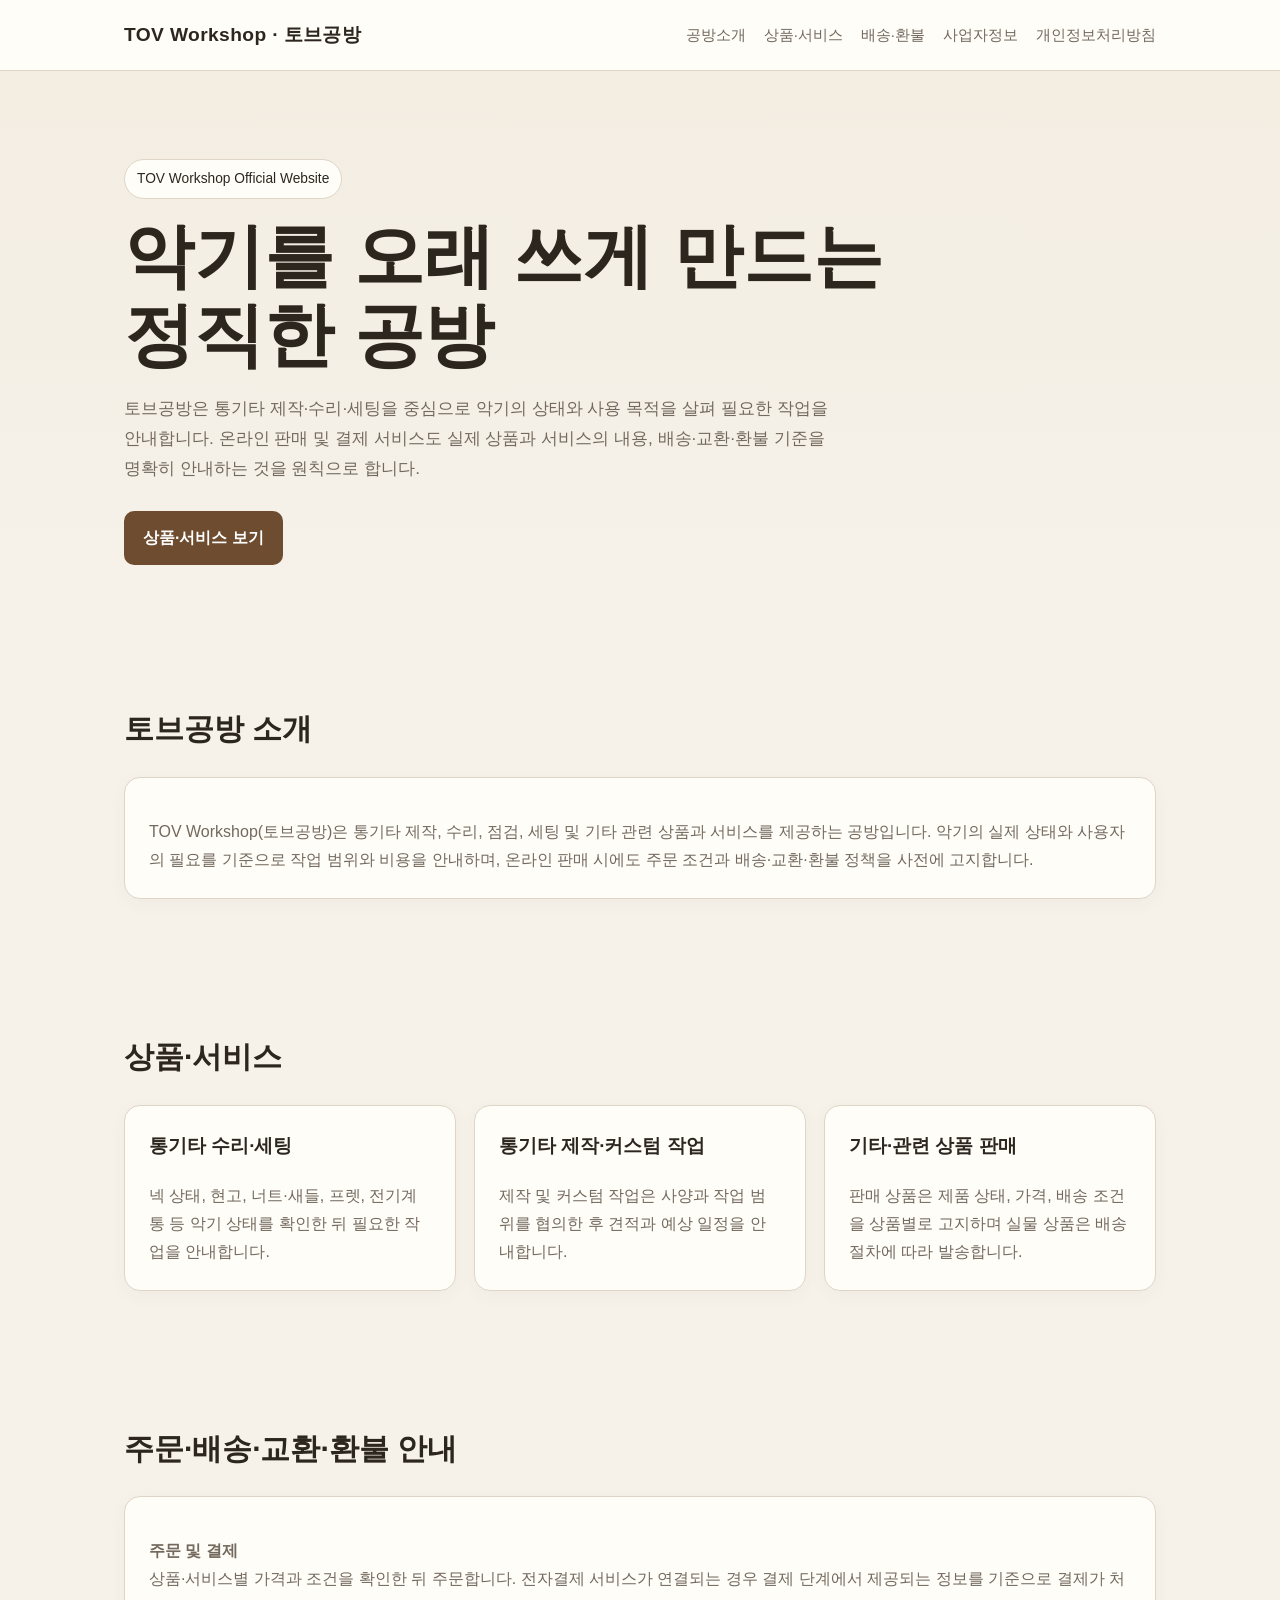
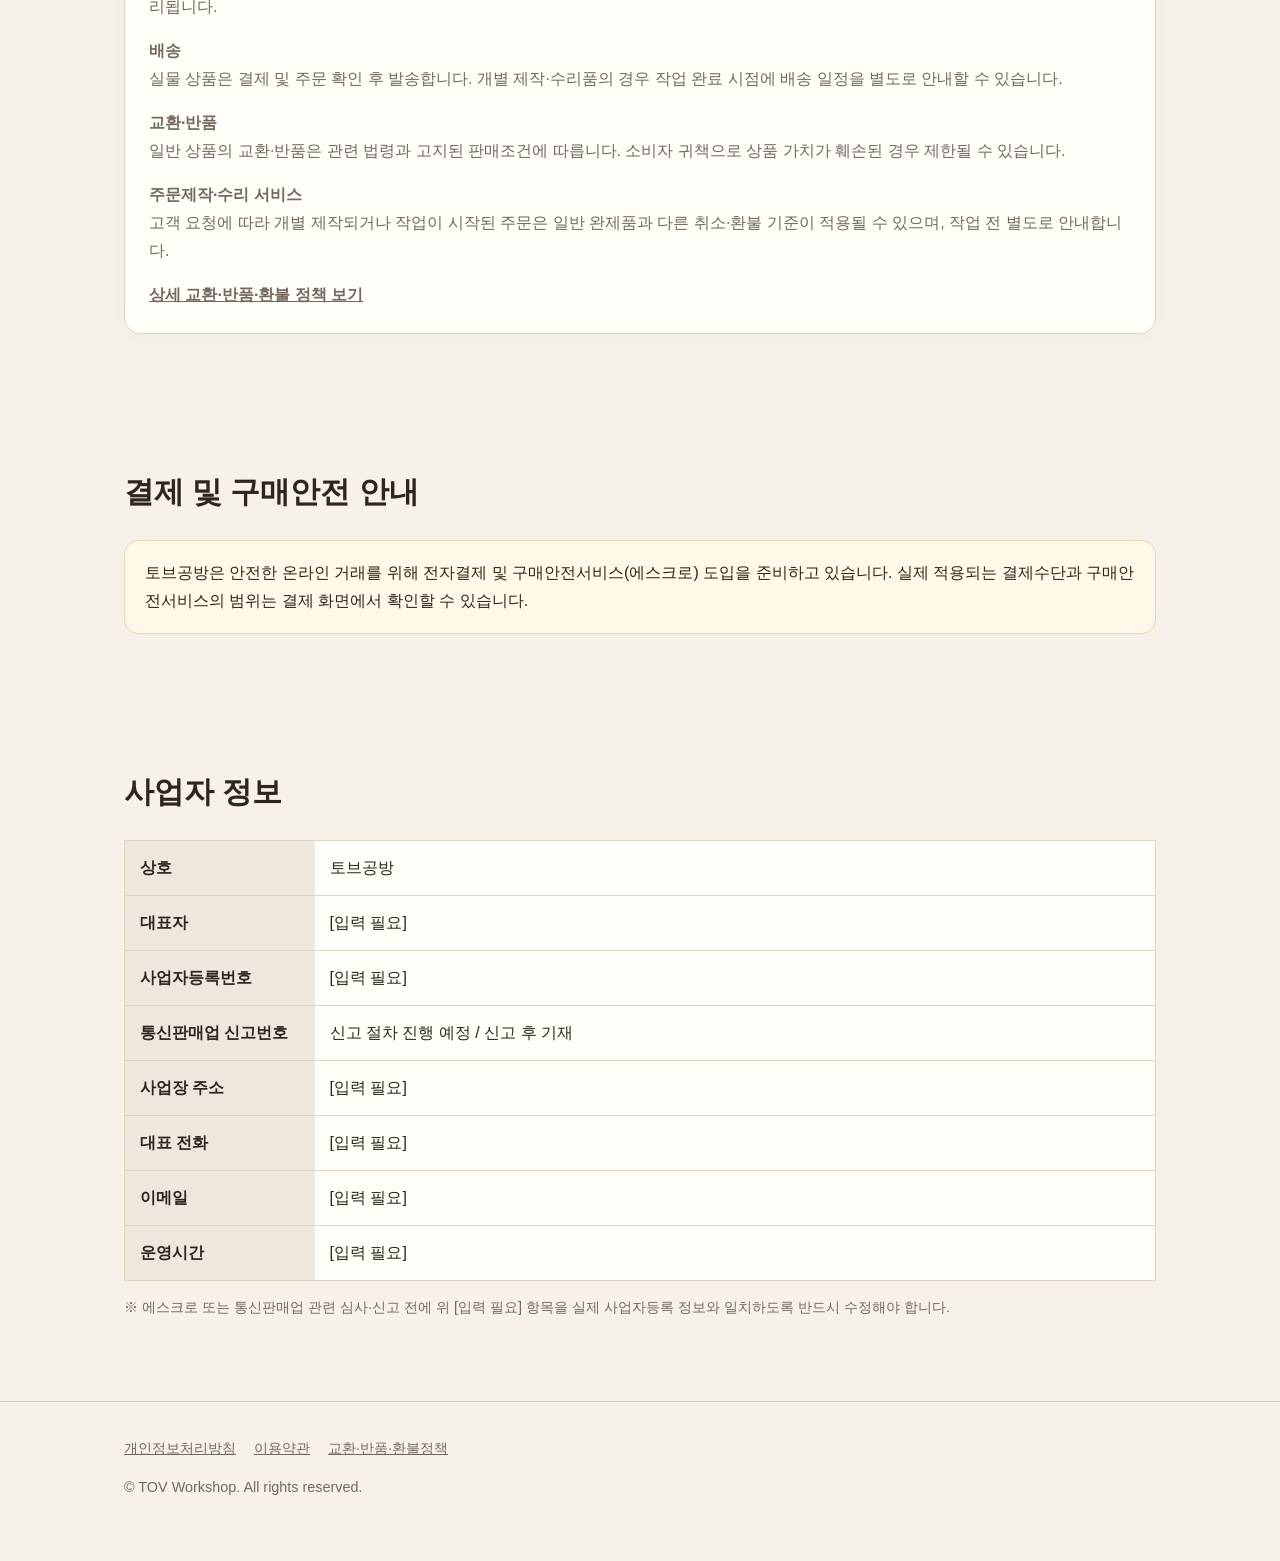
==== index.html @ eef79c9e "Add files via upload" ====
<!doctype html>
<html lang="ko">
<head>
<meta charset="utf-8">
<meta name="viewport" content="width=device-width,initial-scale=1">
<title>TOV Workshop | 토브공방</title>
<meta name="description" content="토브공방 공식 홈페이지. 통기타 제작, 수리, 세팅 및 관련 상품·서비스 안내.">
<link rel="stylesheet" href="style.css">
</head>
<body>
<header>
  <div class="wrap nav">
    <div class="brand">TOV Workshop · 토브공방</div>
    <nav class="navlinks">
      <a href="#about">공방소개</a>
      <a href="#service">상품·서비스</a>
      <a href="#guide">배송·환불</a>
      <a href="#business">사업자정보</a>
      <a href="privacy.html">개인정보처리방침</a>
    </nav>
  </div>
</header>

<main>
<section class="hero">
  <div class="wrap">
    <span class="badge">TOV Workshop Official Website</span>
    <h1>악기를 오래 쓰게 만드는<br>정직한 공방</h1>
    <p>
      토브공방은 통기타 제작·수리·세팅을 중심으로 악기의 상태와 사용 목적을 살펴
      필요한 작업을 안내합니다. 온라인 판매 및 결제 서비스도 실제 상품과 서비스의
      내용, 배송·교환·환불 기준을 명확히 안내하는 것을 원칙으로 합니다.
    </p>
    <a class="cta" href="#service">상품·서비스 보기</a>
  </div>
</section>

<section id="about">
  <div class="wrap">
    <h2>토브공방 소개</h2>
    <div class="card">
      <p>
        TOV Workshop(토브공방)은 통기타 제작, 수리, 점검, 세팅 및 기타 관련 상품과
        서비스를 제공하는 공방입니다. 악기의 실제 상태와 사용자의 필요를 기준으로
        작업 범위와 비용을 안내하며, 온라인 판매 시에도 주문 조건과 배송·교환·환불
        정책을 사전에 고지합니다.
      </p>
    </div>
  </div>
</section>

<section id="service">
  <div class="wrap">
    <h2>상품·서비스</h2>
    <div class="grid">
      <article class="card">
        <h3>통기타 수리·세팅</h3>
        <p>넥 상태, 현고, 너트·새들, 프렛, 전기계통 등 악기 상태를 확인한 뒤 필요한 작업을 안내합니다.</p>
      </article>
      <article class="card">
        <h3>통기타 제작·커스텀 작업</h3>
        <p>제작 및 커스텀 작업은 사양과 작업 범위를 협의한 후 견적과 예상 일정을 안내합니다.</p>
      </article>
      <article class="card">
        <h3>기타·관련 상품 판매</h3>
        <p>판매 상품은 제품 상태, 가격, 배송 조건을 상품별로 고지하며 실물 상품은 배송 절차에 따라 발송합니다.</p>
      </article>
    </div>
  </div>
</section>

<section id="guide">
  <div class="wrap">
    <h2>주문·배송·교환·환불 안내</h2>
    <div class="card">
      <p><strong>주문 및 결제</strong><br>
      상품·서비스별 가격과 조건을 확인한 뒤 주문합니다. 전자결제 서비스가 연결되는 경우 결제 단계에서 제공되는 정보를 기준으로 결제가 처리됩니다.</p>
      <p><strong>배송</strong><br>
      실물 상품은 결제 및 주문 확인 후 발송합니다. 개별 제작·수리품의 경우 작업 완료 시점에 배송 일정을 별도로 안내할 수 있습니다.</p>
      <p><strong>교환·반품</strong><br>
      일반 상품의 교환·반품은 관련 법령과 고지된 판매조건에 따릅니다. 소비자 귀책으로 상품 가치가 훼손된 경우 제한될 수 있습니다.</p>
      <p><strong>주문제작·수리 서비스</strong><br>
      고객 요청에 따라 개별 제작되거나 작업이 시작된 주문은 일반 완제품과 다른 취소·환불 기준이 적용될 수 있으며, 작업 전 별도로 안내합니다.</p>
      <p><a href="refund.html"><strong>상세 교환·반품·환불 정책 보기</strong></a></p>
    </div>
  </div>
</section>

<section id="escrow">
  <div class="wrap">
    <h2>결제 및 구매안전 안내</h2>
    <div class="notice">
      토브공방은 안전한 온라인 거래를 위해 전자결제 및 구매안전서비스(에스크로) 도입을 준비하고 있습니다.
      실제 적용되는 결제수단과 구매안전서비스의 범위는 결제 화면에서 확인할 수 있습니다.
    </div>
  </div>
</section>

<section id="business">
  <div class="wrap">
    <h2>사업자 정보</h2>
    <table class="info">
      <tr><th>상호</th><td>토브공방</td></tr>
      <tr><th>대표자</th><td>[입력 필요]</td></tr>
      <tr><th>사업자등록번호</th><td>[입력 필요]</td></tr>
      <tr><th>통신판매업 신고번호</th><td>신고 절차 진행 예정 / 신고 후 기재</td></tr>
      <tr><th>사업장 주소</th><td>[입력 필요]</td></tr>
      <tr><th>대표 전화</th><td>[입력 필요]</td></tr>
      <tr><th>이메일</th><td>[입력 필요]</td></tr>
      <tr><th>운영시간</th><td>[입력 필요]</td></tr>
    </table>
    <p class="small">※ 에스크로 또는 통신판매업 관련 심사·신고 전에 위 [입력 필요] 항목을 실제 사업자등록 정보와 일치하도록 반드시 수정해야 합니다.</p>
  </div>
</section>
</main>

<footer>
  <div class="wrap">
    <div>
      <a href="privacy.html">개인정보처리방침</a>
      <a href="terms.html">이용약관</a>
      <a href="refund.html">교환·반품·환불정책</a>
    </div>
    <p>© TOV Workshop. All rights reserved.</p>
  </div>
</footer>
</body>
</html>
---- style.css ----
:root{
  --bg:#f6f2ea;
  --paper:#fffdf8;
  --ink:#2c261f;
  --muted:#73695e;
  --accent:#6d4c2f;
  --line:#ded5c7;
  --soft:#eee7dc;
}
*{box-sizing:border-box}
html{scroll-behavior:smooth}
body{
  margin:0;
  font-family:"Noto Sans KR","Apple SD Gothic Neo","Malgun Gothic",sans-serif;
  background:var(--bg);
  color:var(--ink);
  line-height:1.75;
}
a{color:inherit}
.wrap{max-width:1080px;margin:0 auto;padding:0 24px}
header{
  position:sticky;top:0;z-index:10;
  background:rgba(255,253,248,.96);
  border-bottom:1px solid var(--line);
  backdrop-filter:blur(8px);
}
.nav{display:flex;align-items:center;justify-content:space-between;min-height:70px;gap:20px}
.brand{font-weight:800;font-size:1.2rem;letter-spacing:.02em}
.navlinks{display:flex;gap:18px;flex-wrap:wrap;font-size:.94rem}
.navlinks a{text-decoration:none;color:var(--muted)}
.hero{
  padding:88px 0 72px;
  background:linear-gradient(180deg,#f3ede2 0%,#f6f2ea 100%);
}
.hero h1{font-size:clamp(2.1rem,6vw,4.4rem);line-height:1.12;margin:0 0 18px}
.hero p{max-width:720px;font-size:1.08rem;color:var(--muted);margin:0 0 28px}
.badge{
  display:inline-block;padding:7px 12px;border:1px solid var(--line);
  background:var(--paper);border-radius:999px;font-size:.86rem;margin-bottom:18px
}
.cta{
  display:inline-block;background:var(--accent);color:#fff;text-decoration:none;
  padding:13px 19px;border-radius:10px;font-weight:700
}
section{padding:66px 0}
h2{font-size:1.85rem;margin:0 0 22px}
h3{margin-top:0}
.grid{display:grid;grid-template-columns:repeat(3,1fr);gap:18px}
.card{
  background:var(--paper);border:1px solid var(--line);border-radius:16px;padding:24px;
  box-shadow:0 4px 18px rgba(70,55,35,.04)
}
.card p{margin-bottom:0;color:var(--muted)}
.notice{background:#fff7e8;border:1px solid #ead6b4;border-radius:14px;padding:18px 20px}
.info{width:100%;border-collapse:collapse;background:var(--paper);border:1px solid var(--line)}
.info th,.info td{padding:13px 15px;border-bottom:1px solid var(--line);text-align:left;vertical-align:top}
.info th{width:190px;background:var(--soft)}
footer{border-top:1px solid var(--line);padding:34px 0 46px;color:var(--muted);font-size:.9rem}
footer a{margin-right:14px}
.policy{max-width:860px;margin:0 auto;padding:56px 24px}
.policy h1{line-height:1.25}
.policy h2{font-size:1.35rem;margin-top:36px}
.policy ul{padding-left:20px}
.small{font-size:.9rem;color:var(--muted)}
@media (max-width:780px){
  .grid{grid-template-columns:1fr}
  .nav{align-items:flex-start;flex-direction:column;padding:16px 0}
  .navlinks{gap:12px}
  .hero{padding-top:54px}
  .info th{width:130px}
}
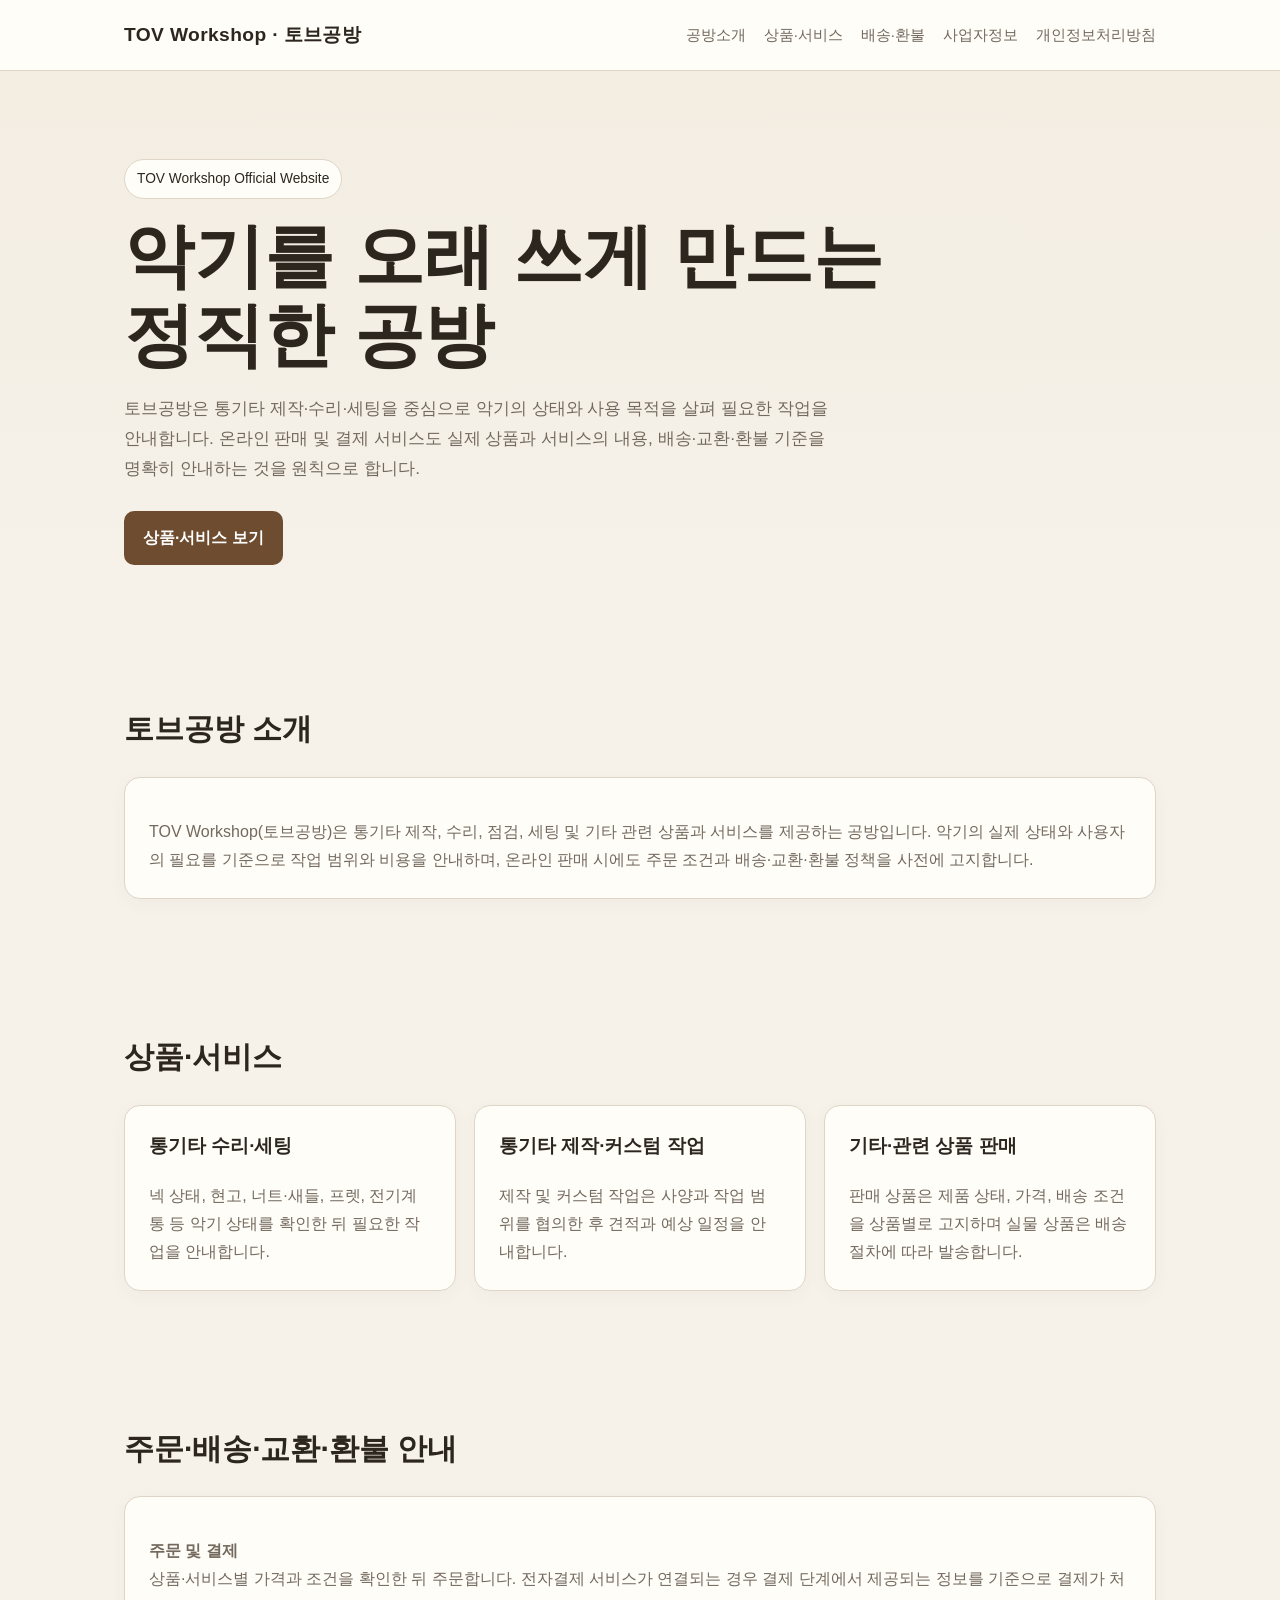
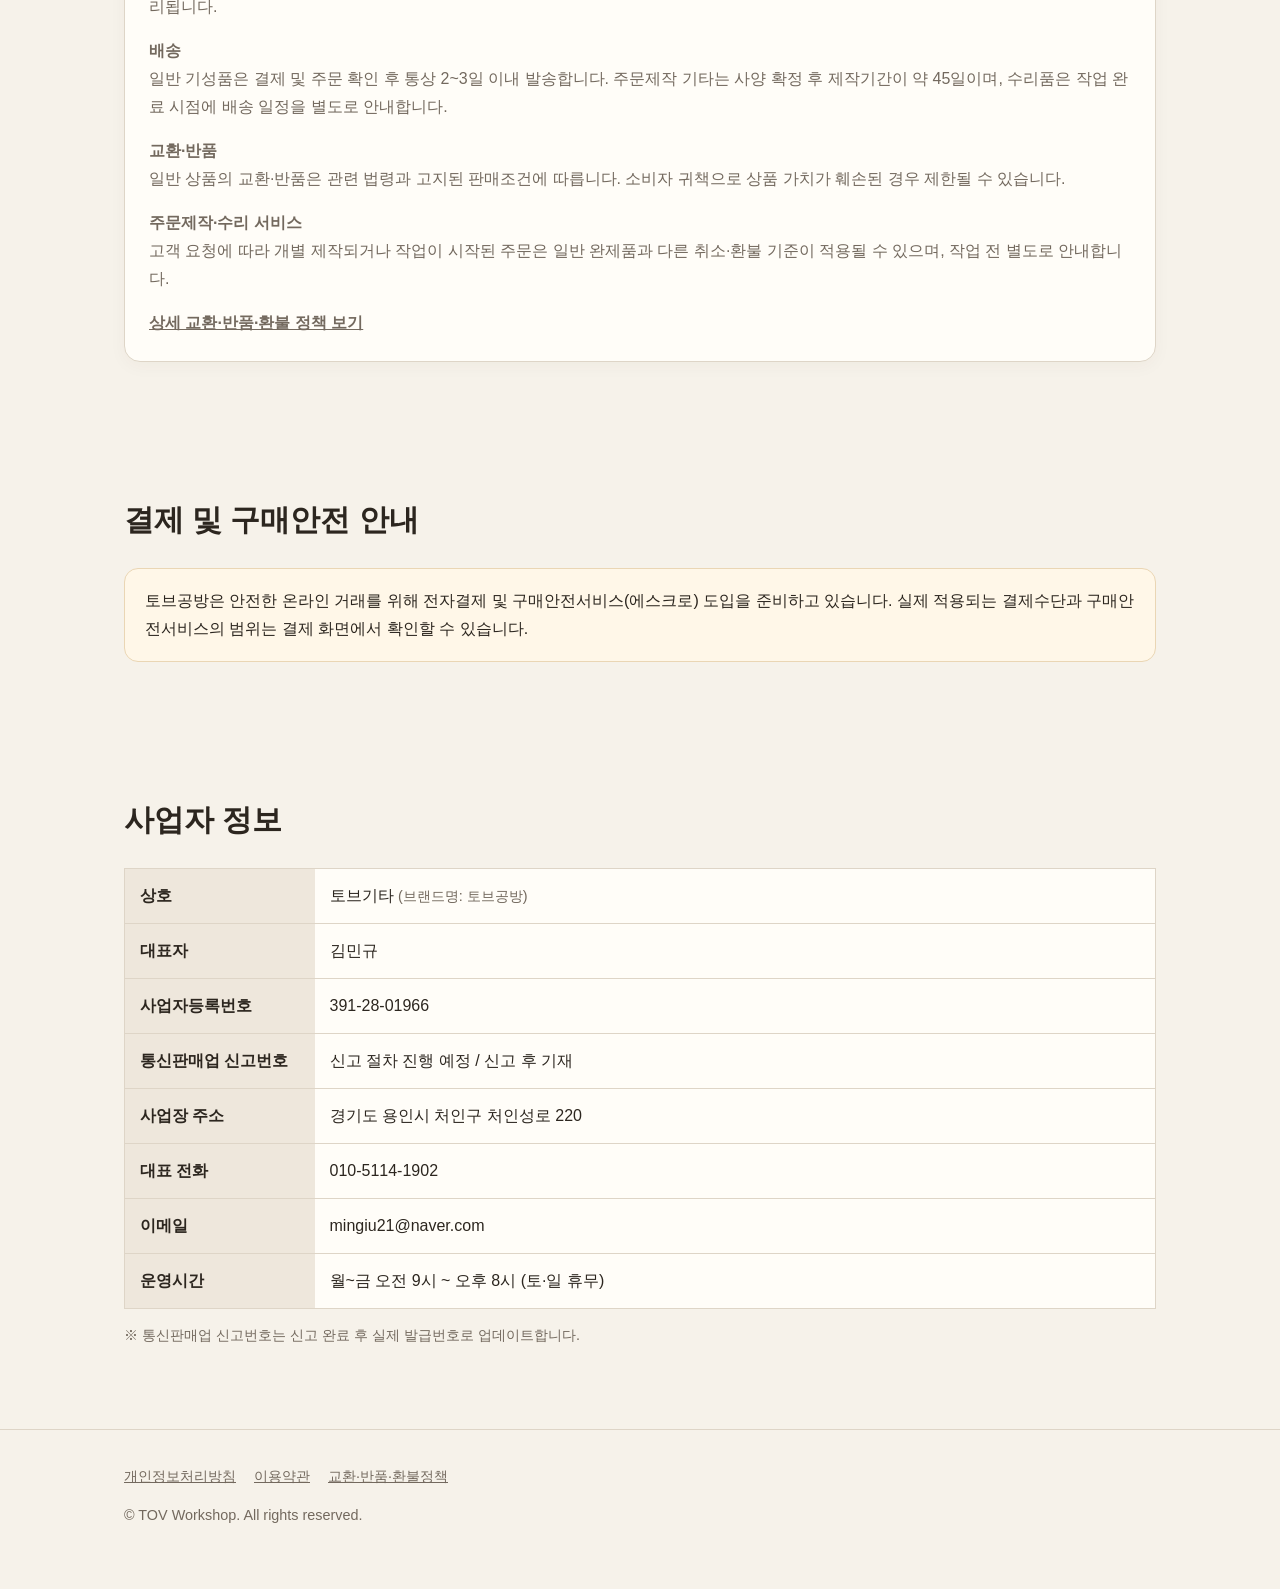
==== commit fae60745: "Add files via upload" ====
--- a/index.html
+++ b/index.html
@@ -76,7 +76,7 @@
       <p><strong>주문 및 결제</strong><br>
       상품·서비스별 가격과 조건을 확인한 뒤 주문합니다. 전자결제 서비스가 연결되는 경우 결제 단계에서 제공되는 정보를 기준으로 결제가 처리됩니다.</p>
       <p><strong>배송</strong><br>
-      실물 상품은 결제 및 주문 확인 후 발송합니다. 개별 제작·수리품의 경우 작업 완료 시점에 배송 일정을 별도로 안내할 수 있습니다.</p>
+      일반 기성품은 결제 및 주문 확인 후 통상 2~3일 이내 발송합니다. 주문제작 기타는 사양 확정 후 제작기간이 약 45일이며, 수리품은 작업 완료 시점에 배송 일정을 별도로 안내합니다.</p>
       <p><strong>교환·반품</strong><br>
       일반 상품의 교환·반품은 관련 법령과 고지된 판매조건에 따릅니다. 소비자 귀책으로 상품 가치가 훼손된 경우 제한될 수 있습니다.</p>
       <p><strong>주문제작·수리 서비스</strong><br>
@@ -100,16 +100,16 @@
   <div class="wrap">
     <h2>사업자 정보</h2>
     <table class="info">
-      <tr><th>상호</th><td>토브공방</td></tr>
-      <tr><th>대표자</th><td>[입력 필요]</td></tr>
-      <tr><th>사업자등록번호</th><td>[입력 필요]</td></tr>
+      <tr><th>상호</th><td>토브기타 <span class="small">(브랜드명: 토브공방)</span></td></tr>
+      <tr><th>대표자</th><td>김민규</td></tr>
+      <tr><th>사업자등록번호</th><td>391-28-01966</td></tr>
       <tr><th>통신판매업 신고번호</th><td>신고 절차 진행 예정 / 신고 후 기재</td></tr>
-      <tr><th>사업장 주소</th><td>[입력 필요]</td></tr>
-      <tr><th>대표 전화</th><td>[입력 필요]</td></tr>
-      <tr><th>이메일</th><td>[입력 필요]</td></tr>
-      <tr><th>운영시간</th><td>[입력 필요]</td></tr>
+      <tr><th>사업장 주소</th><td>경기도 용인시 처인구 처인성로 220</td></tr>
+      <tr><th>대표 전화</th><td>010-5114-1902</td></tr>
+      <tr><th>이메일</th><td>mingiu21@naver.com</td></tr>
+      <tr><th>운영시간</th><td>월~금 오전 9시 ~ 오후 8시 (토·일 휴무)</td></tr>
     </table>
-    <p class="small">※ 에스크로 또는 통신판매업 관련 심사·신고 전에 위 [입력 필요] 항목을 실제 사업자등록 정보와 일치하도록 반드시 수정해야 합니다.</p>
+    <p class="small">※ 통신판매업 신고번호는 신고 완료 후 실제 발급번호로 업데이트합니다.</p>
   </div>
 </section>
 </main>
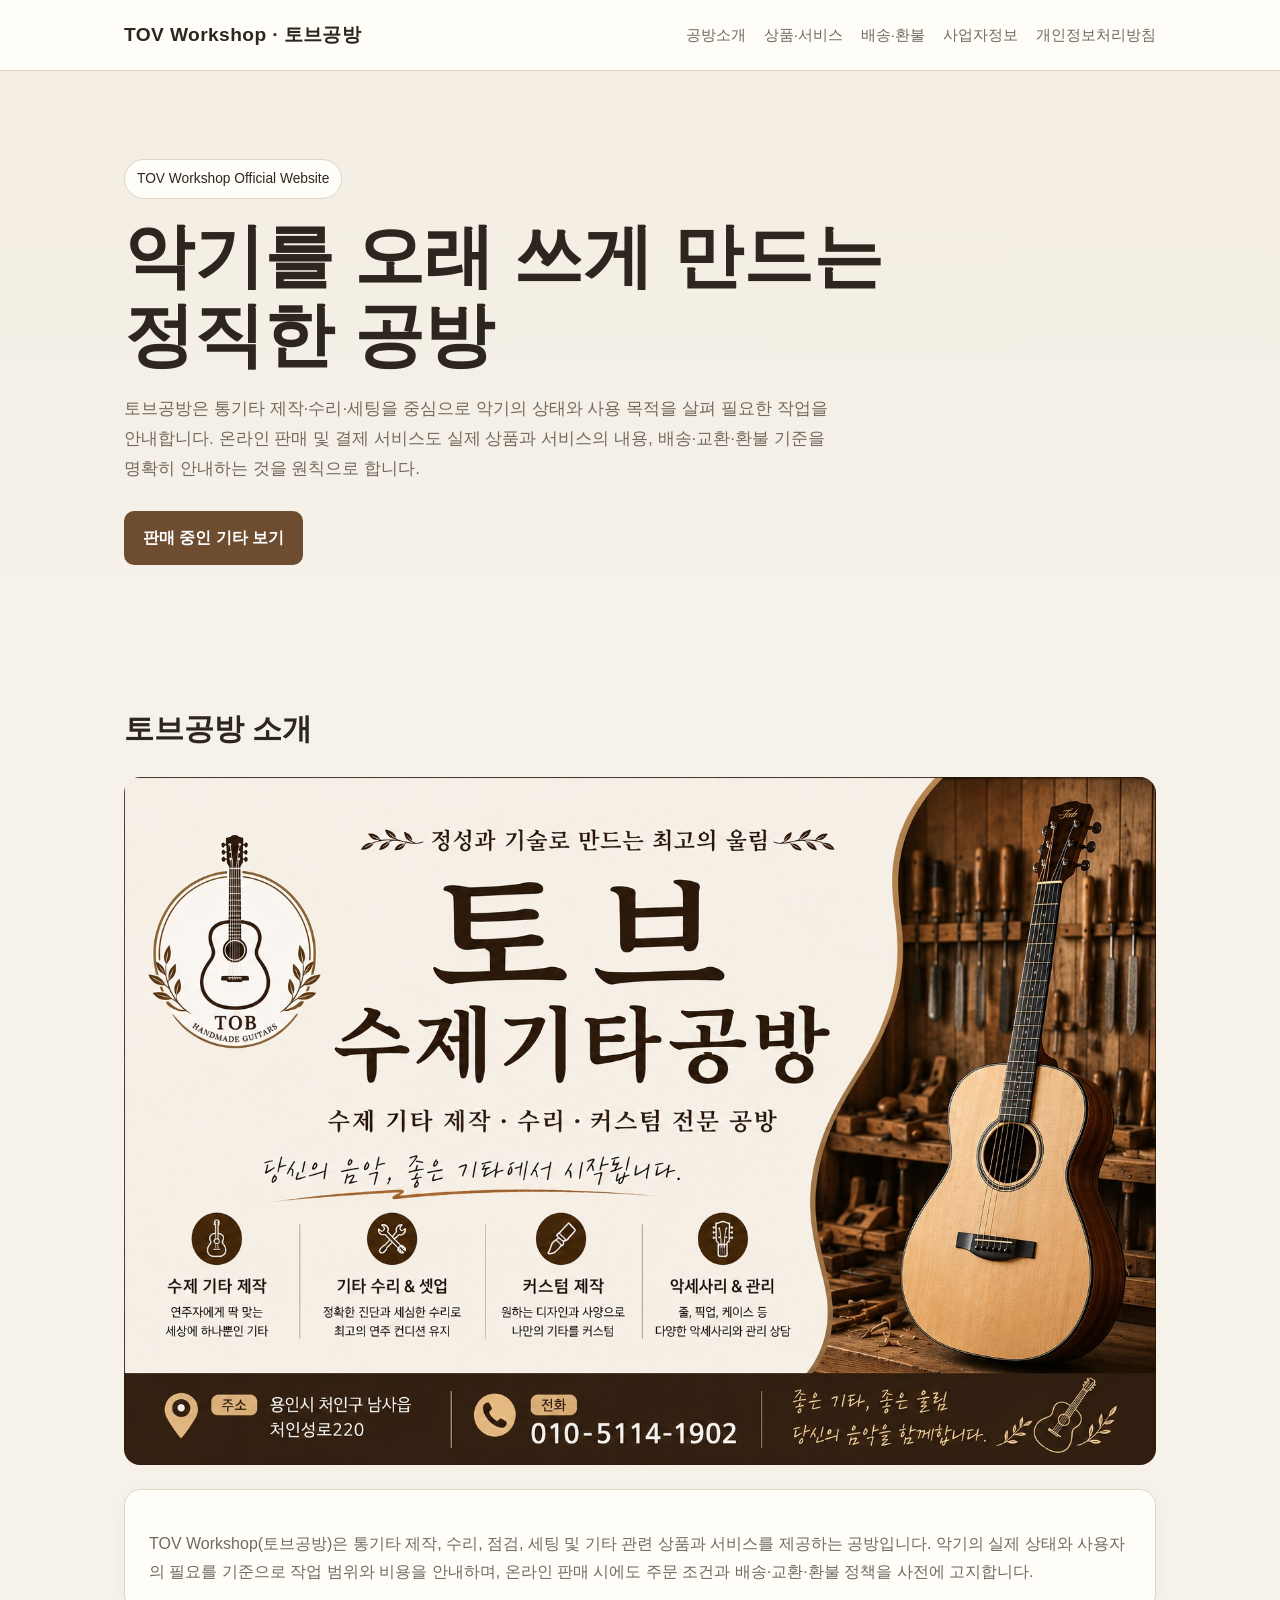
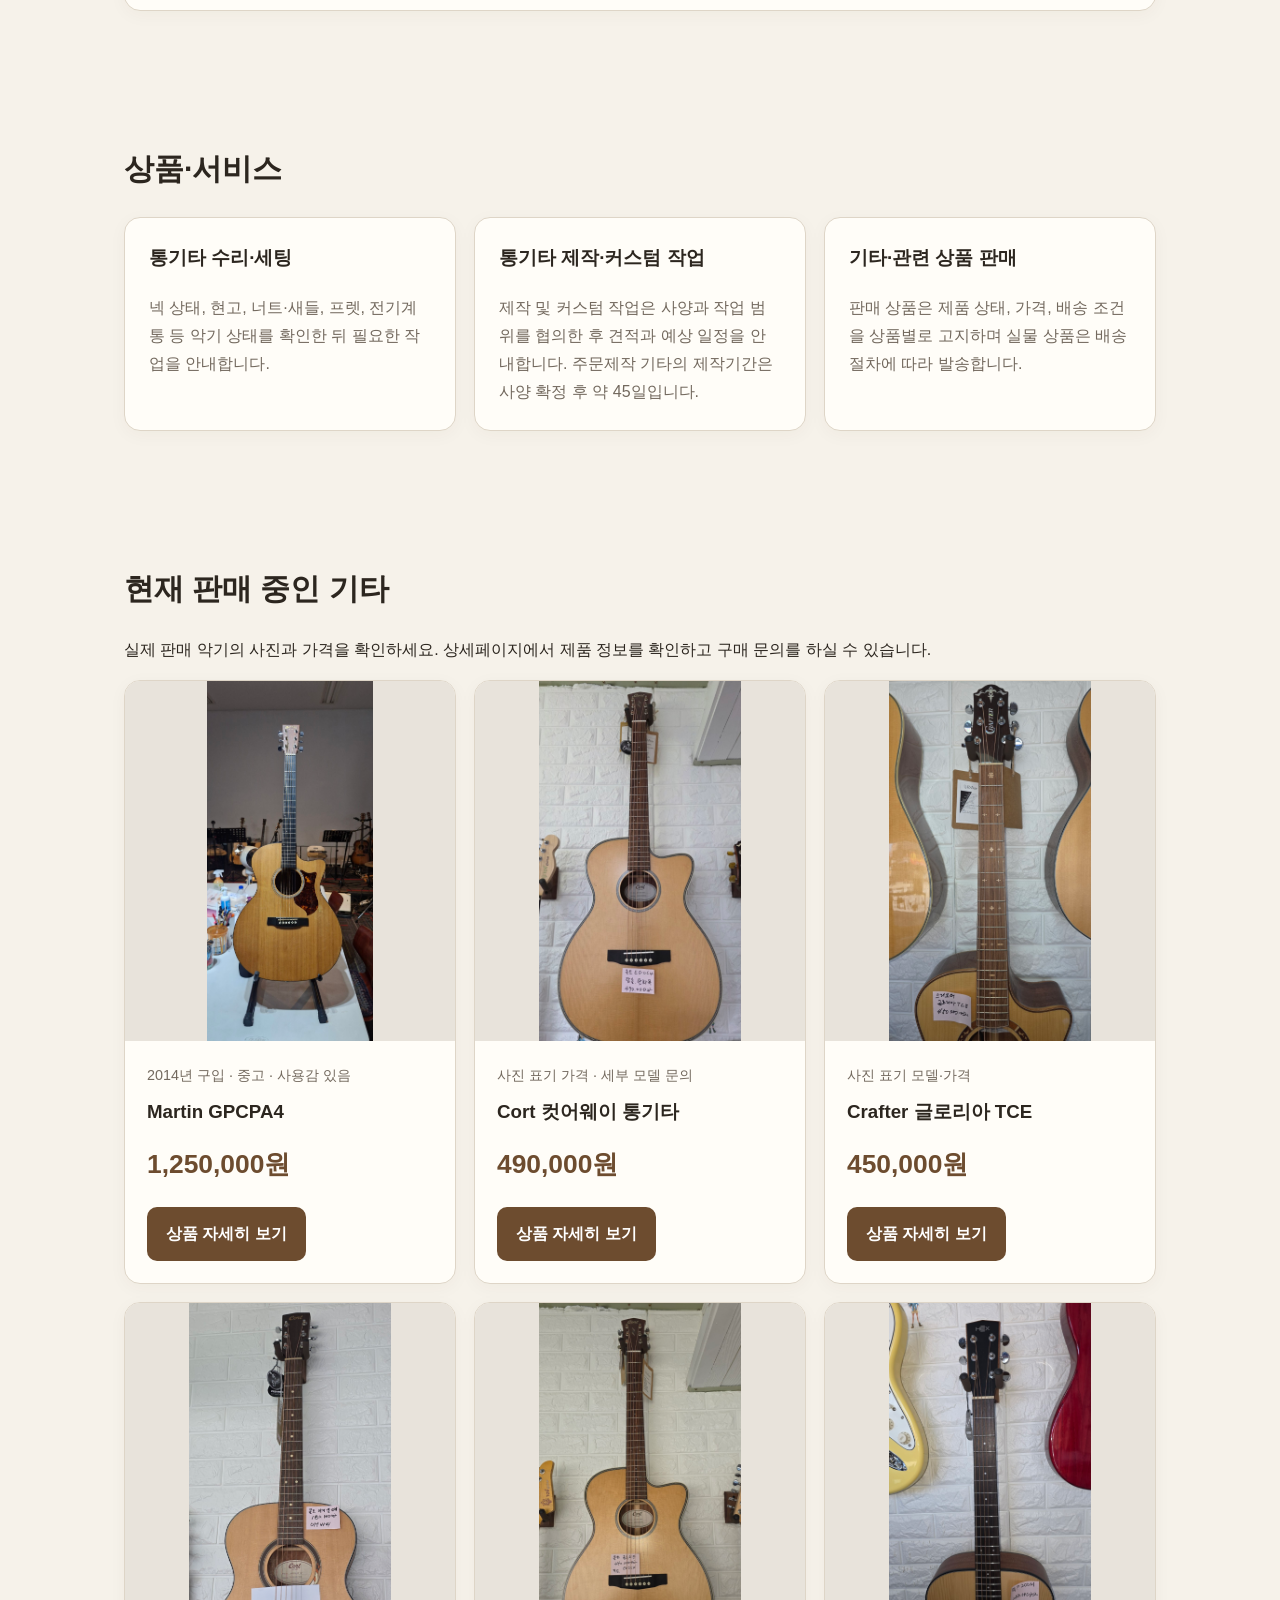
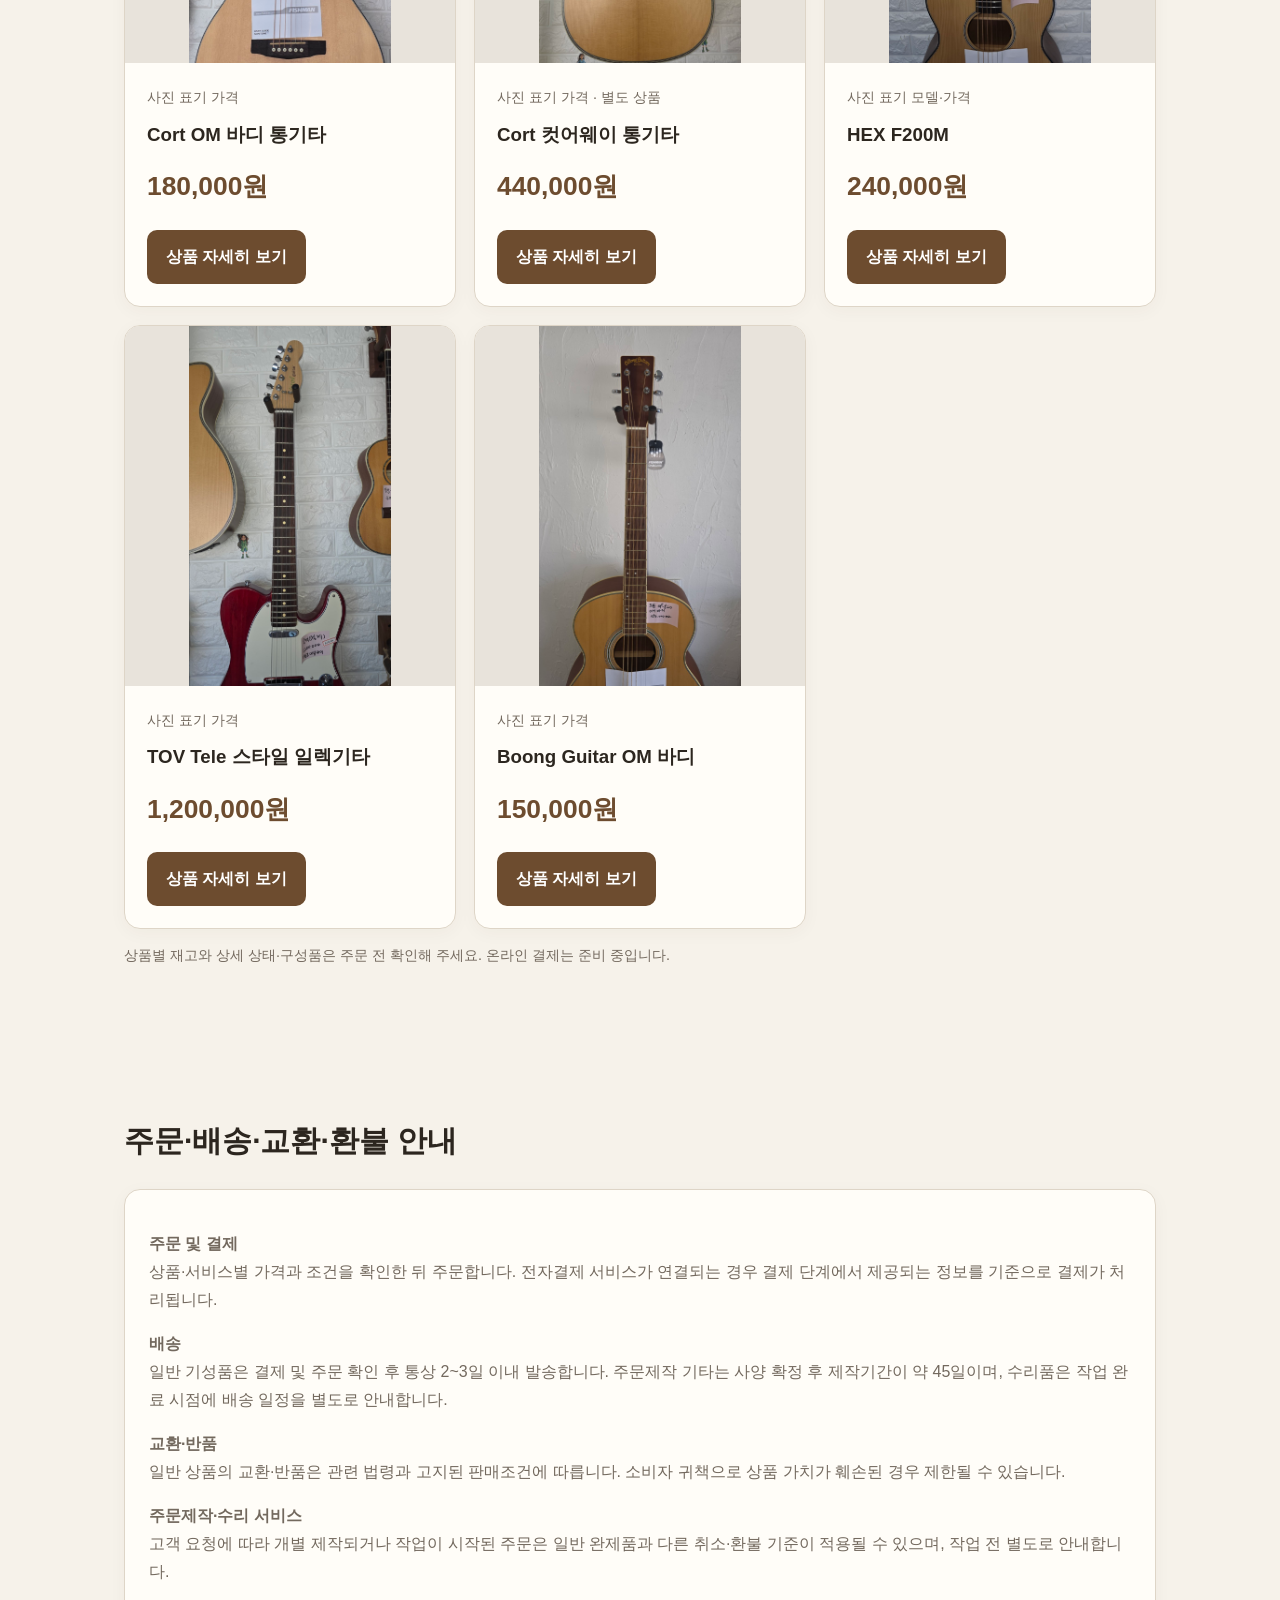
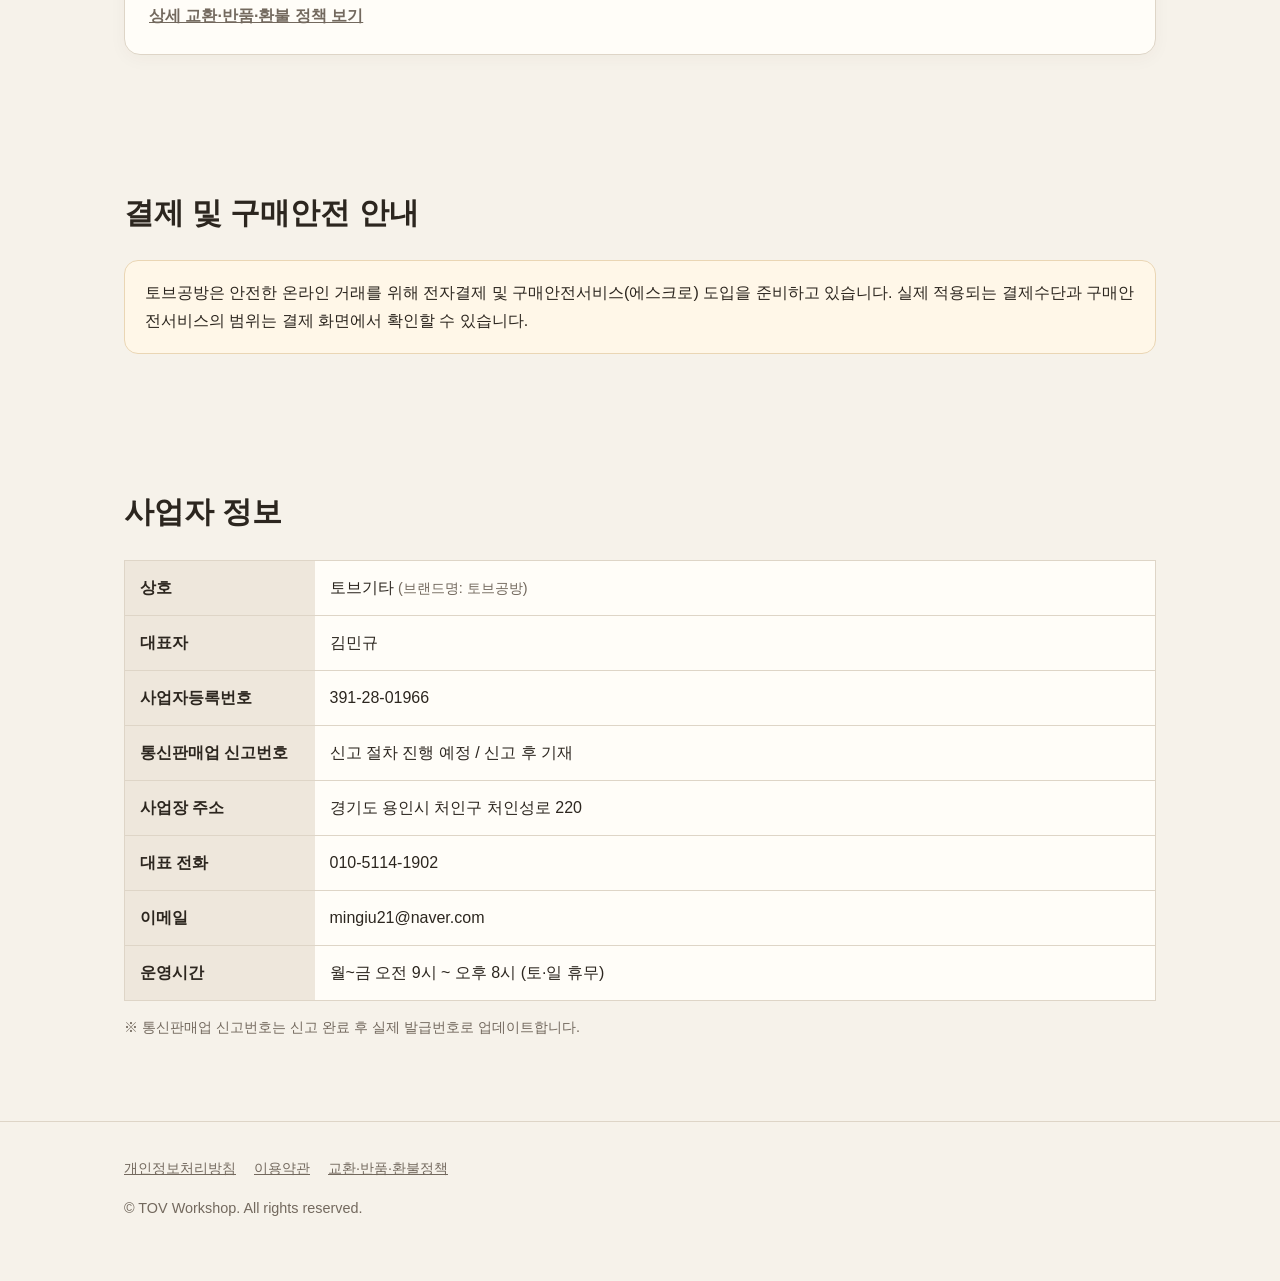
==== commit dfe46d47: "Add files via upload" ====
--- a/index.html
+++ b/index.html
@@ -31,13 +31,13 @@
       필요한 작업을 안내합니다. 온라인 판매 및 결제 서비스도 실제 상품과 서비스의
       내용, 배송·교환·환불 기준을 명확히 안내하는 것을 원칙으로 합니다.
     </p>
-    <a class="cta" href="#service">상품·서비스 보기</a>
+    <a class="cta" href="#products">판매 중인 기타 보기</a>
   </div>
 </section>
 
 <section id="about">
   <div class="wrap">
-    <h2>토브공방 소개</h2>
+    <h2>토브공방 소개</h2><img class="workshop-banner" src="images/workshop-banner.png" alt="토브 수제기타공방 · 수제 기타 제작, 수리, 커스텀 · 010-5114-1902" loading="lazy">
     <div class="card">
       <p>
         TOV Workshop(토브공방)은 통기타 제작, 수리, 점검, 세팅 및 기타 관련 상품과
@@ -59,7 +59,7 @@
       </article>
       <article class="card">
         <h3>통기타 제작·커스텀 작업</h3>
-        <p>제작 및 커스텀 작업은 사양과 작업 범위를 협의한 후 견적과 예상 일정을 안내합니다.</p>
+        <p>제작 및 커스텀 작업은 사양과 작업 범위를 협의한 후 견적과 예상 일정을 안내합니다. 주문제작 기타의 제작기간은 사양 확정 후 약 45일입니다.</p>
       </article>
       <article class="card">
         <h3>기타·관련 상품 판매</h3>
@@ -69,6 +69,7 @@
   </div>
 </section>
 
+<section id="products"><div class="wrap"><h2>현재 판매 중인 기타</h2><p>실제 판매 악기의 사진과 가격을 확인하세요. 상세페이지에서 제품 정보를 확인하고 구매 문의를 하실 수 있습니다.</p><div class="grid product-grid"><article class="card product"><a href="martin-gpcpa4.html" aria-label="Martin GPCPA4 상세보기"><img src="images/martin-gpcpa4.jpg" alt="Martin GPCPA4 실제 판매 사진" loading="lazy" width="710" height="1536"></a><div class="product-body"><p class="small">2014년 구입 · 중고 · 사용감 있음</p><h3><a href="martin-gpcpa4.html">Martin GPCPA4</a></h3><p class="price">1,250,000원</p><a class="cta" href="martin-gpcpa4.html">상품 자세히 보기</a></div></article><article class="card product"><a href="cort-cutaway-49.html" aria-label="Cort 컷어웨이 통기타 상세보기"><img src="images/cort-cutaway-49.jpg" alt="Cort 컷어웨이 통기타 실제 판매 사진" loading="lazy" width="710" height="1536"></a><div class="product-body"><p class="small">사진 표기 가격 · 세부 모델 문의</p><h3><a href="cort-cutaway-49.html">Cort 컷어웨이 통기타</a></h3><p class="price">490,000원</p><a class="cta" href="cort-cutaway-49.html">상품 자세히 보기</a></div></article><article class="card product"><a href="crafter.html" aria-label="Crafter 글로리아 TCE 상세보기"><img src="images/crafter.jpg" alt="Crafter 글로리아 TCE 실제 판매 사진" loading="lazy" width="710" height="1536"></a><div class="product-body"><p class="small">사진 표기 모델·가격</p><h3><a href="crafter.html">Crafter 글로리아 TCE</a></h3><p class="price">450,000원</p><a class="cta" href="crafter.html">상품 자세히 보기</a></div></article><article class="card product"><a href="cort-om.html" aria-label="Cort OM 바디 통기타 상세보기"><img src="images/cort-om.jpg" alt="Cort OM 바디 통기타 실제 판매 사진" loading="lazy" width="710" height="1536"></a><div class="product-body"><p class="small">사진 표기 가격</p><h3><a href="cort-om.html">Cort OM 바디 통기타</a></h3><p class="price">180,000원</p><a class="cta" href="cort-om.html">상품 자세히 보기</a></div></article><article class="card product"><a href="cort-cutaway-44.html" aria-label="Cort 컷어웨이 통기타 상세보기"><img src="images/cort-cutaway-44.jpg" alt="Cort 컷어웨이 통기타 실제 판매 사진" loading="lazy" width="710" height="1536"></a><div class="product-body"><p class="small">사진 표기 가격 · 별도 상품</p><h3><a href="cort-cutaway-44.html">Cort 컷어웨이 통기타</a></h3><p class="price">440,000원</p><a class="cta" href="cort-cutaway-44.html">상품 자세히 보기</a></div></article><article class="card product"><a href="hex-f200m.html" aria-label="HEX F200M 상세보기"><img src="images/hex-f200m.jpg" alt="HEX F200M 실제 판매 사진" loading="lazy" width="710" height="1536"></a><div class="product-body"><p class="small">사진 표기 모델·가격</p><h3><a href="hex-f200m.html">HEX F200M</a></h3><p class="price">240,000원</p><a class="cta" href="hex-f200m.html">상품 자세히 보기</a></div></article><article class="card product"><a href="tov-tele.html" aria-label="TOV Tele 스타일 일렉기타 상세보기"><img src="images/tov-tele.jpg" alt="TOV Tele 스타일 일렉기타 실제 판매 사진" loading="lazy" width="710" height="1536"></a><div class="product-body"><p class="small">사진 표기 가격</p><h3><a href="tov-tele.html">TOV Tele 스타일 일렉기타</a></h3><p class="price">1,200,000원</p><a class="cta" href="tov-tele.html">상품 자세히 보기</a></div></article><article class="card product"><a href="boong-om.html" aria-label="Boong Guitar OM 바디 상세보기"><img src="images/boong-om.jpg" alt="Boong Guitar OM 바디 실제 판매 사진" loading="lazy" width="710" height="1536"></a><div class="product-body"><p class="small">사진 표기 가격</p><h3><a href="boong-om.html">Boong Guitar OM 바디</a></h3><p class="price">150,000원</p><a class="cta" href="boong-om.html">상품 자세히 보기</a></div></article></div><p class="small">상품별 재고와 상세 상태·구성품은 주문 전 확인해 주세요. 온라인 결제는 준비 중입니다.</p></div></section>
 <section id="guide">
   <div class="wrap">
     <h2>주문·배송·교환·환불 안내</h2>
--- a/style.css
+++ b/style.css
@@ -70,3 +70,6 @@
   .hero{padding-top:54px}
   .info th{width:130px}
 }
+
+/* 판매상품 */
+section[id]{scroll-margin-top:100px}.product{padding:0;overflow:hidden}.product img{display:block;width:100%;height:360px;object-fit:contain;background:#e8e3db}.product-body{padding:22px}.product h3{margin:8px 0}.product h3 a{text-decoration:none}.product .price,.price{font-size:1.65rem;font-weight:800;color:var(--accent);margin:12px 0 20px}.product .small{margin:0;font-size:.9rem}.product-grid{align-items:start}.product-detail{display:grid;grid-template-columns:1fr 1fr;gap:40px;padding:24px 0 60px}.detail-photo{display:block;width:100%;max-height:850px;object-fit:contain;background:var(--soft);border-radius:12px}.product-detail h1{font-size:2rem;line-height:1.3}.product-detail dt{font-weight:700;margin-top:16px}.product-detail dd{margin:4px 0 0;color:var(--muted)}.actions{display:flex;flex-wrap:wrap;gap:10px;margin-top:24px}.secondary{background:var(--paper);color:var(--accent);border:1px solid var(--accent)}.workshop-banner{display:block;width:100%;height:auto;border-radius:16px;margin-bottom:24px}a:focus-visible{outline:3px solid #965b26;outline-offset:4px}.info td{overflow-wrap:anywhere}@media(max-width:780px){.product-grid{grid-template-columns:repeat(2,minmax(0,1fr))}.product img{height:300px}.product-detail{grid-template-columns:1fr}.nav{padding:16px 24px}.product-body{padding:16px}section[id]{scroll-margin-top:160px}}@media(max-width:520px){.product-grid{grid-template-columns:1fr}.product img{height:420px}.info th{width:100px}.wrap{padding-left:18px;padding-right:18px}}@media(prefers-reduced-motion:reduce){html{scroll-behavior:auto}}
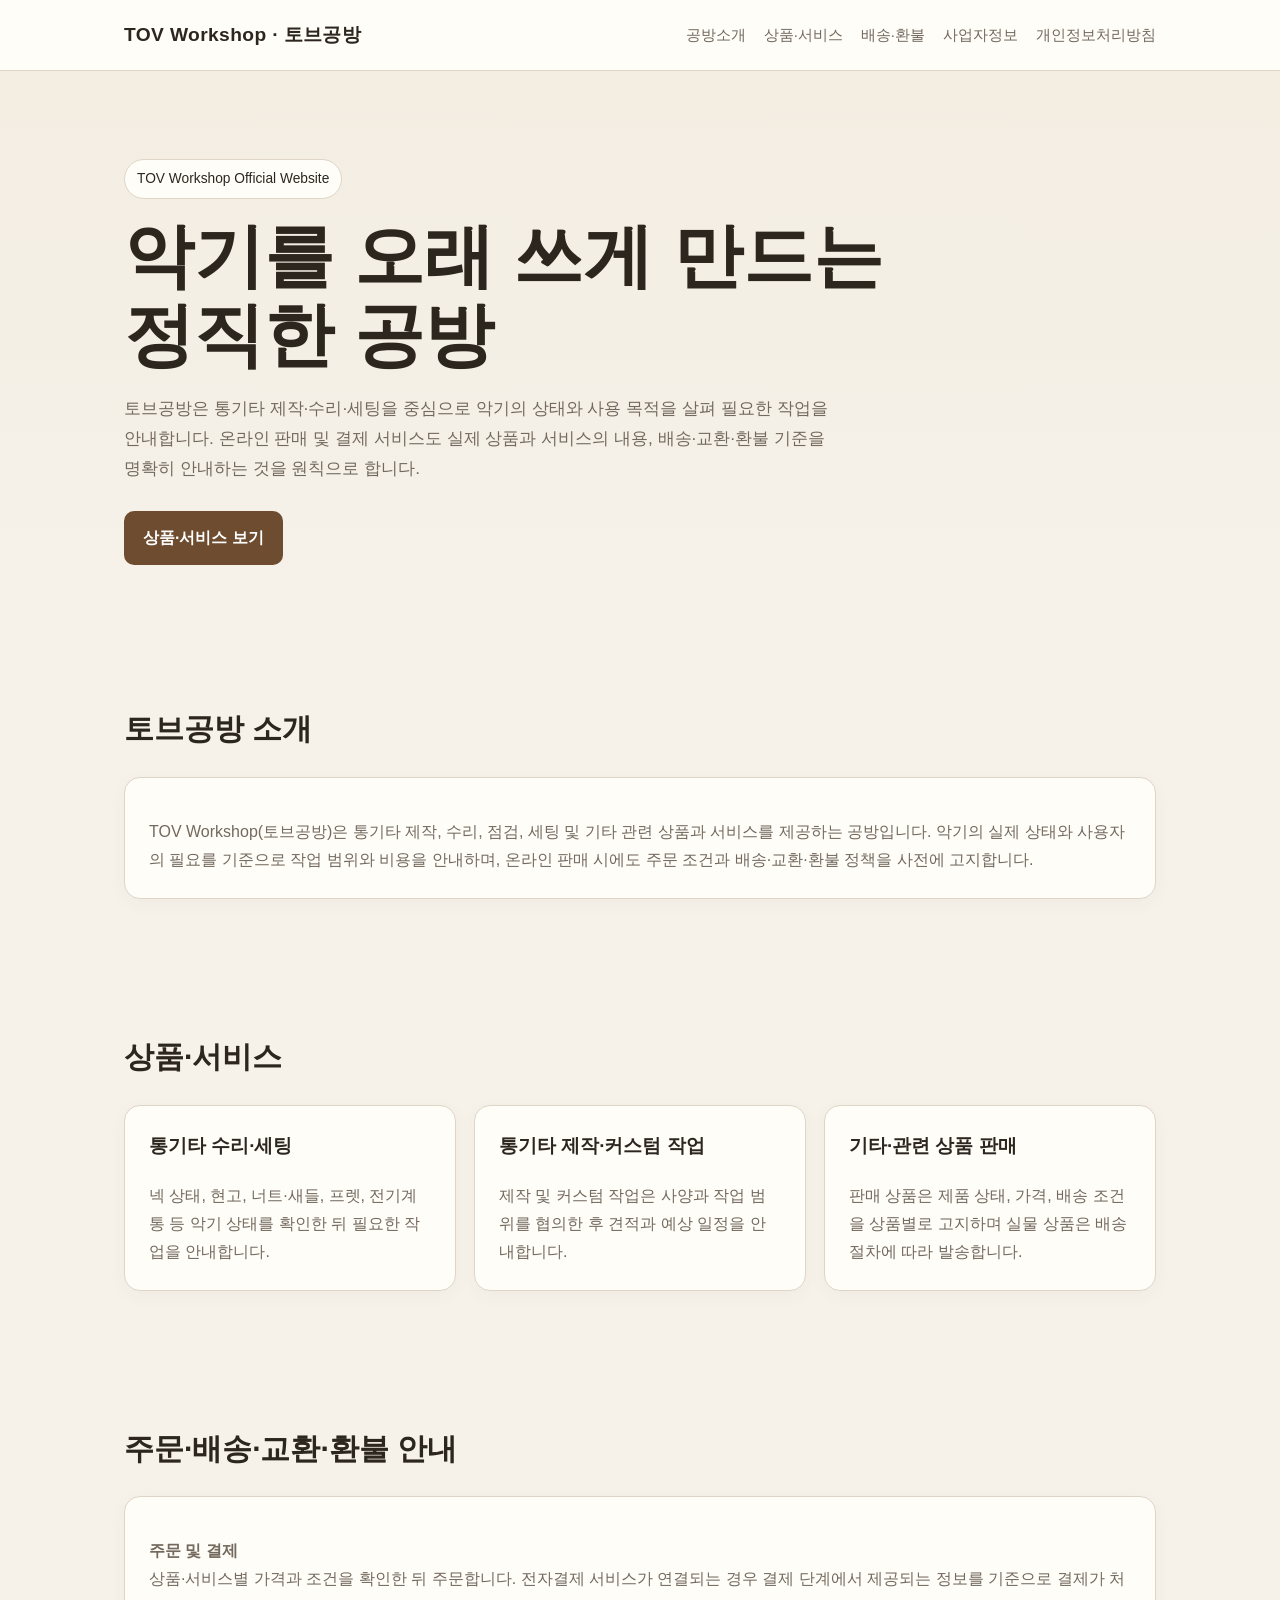
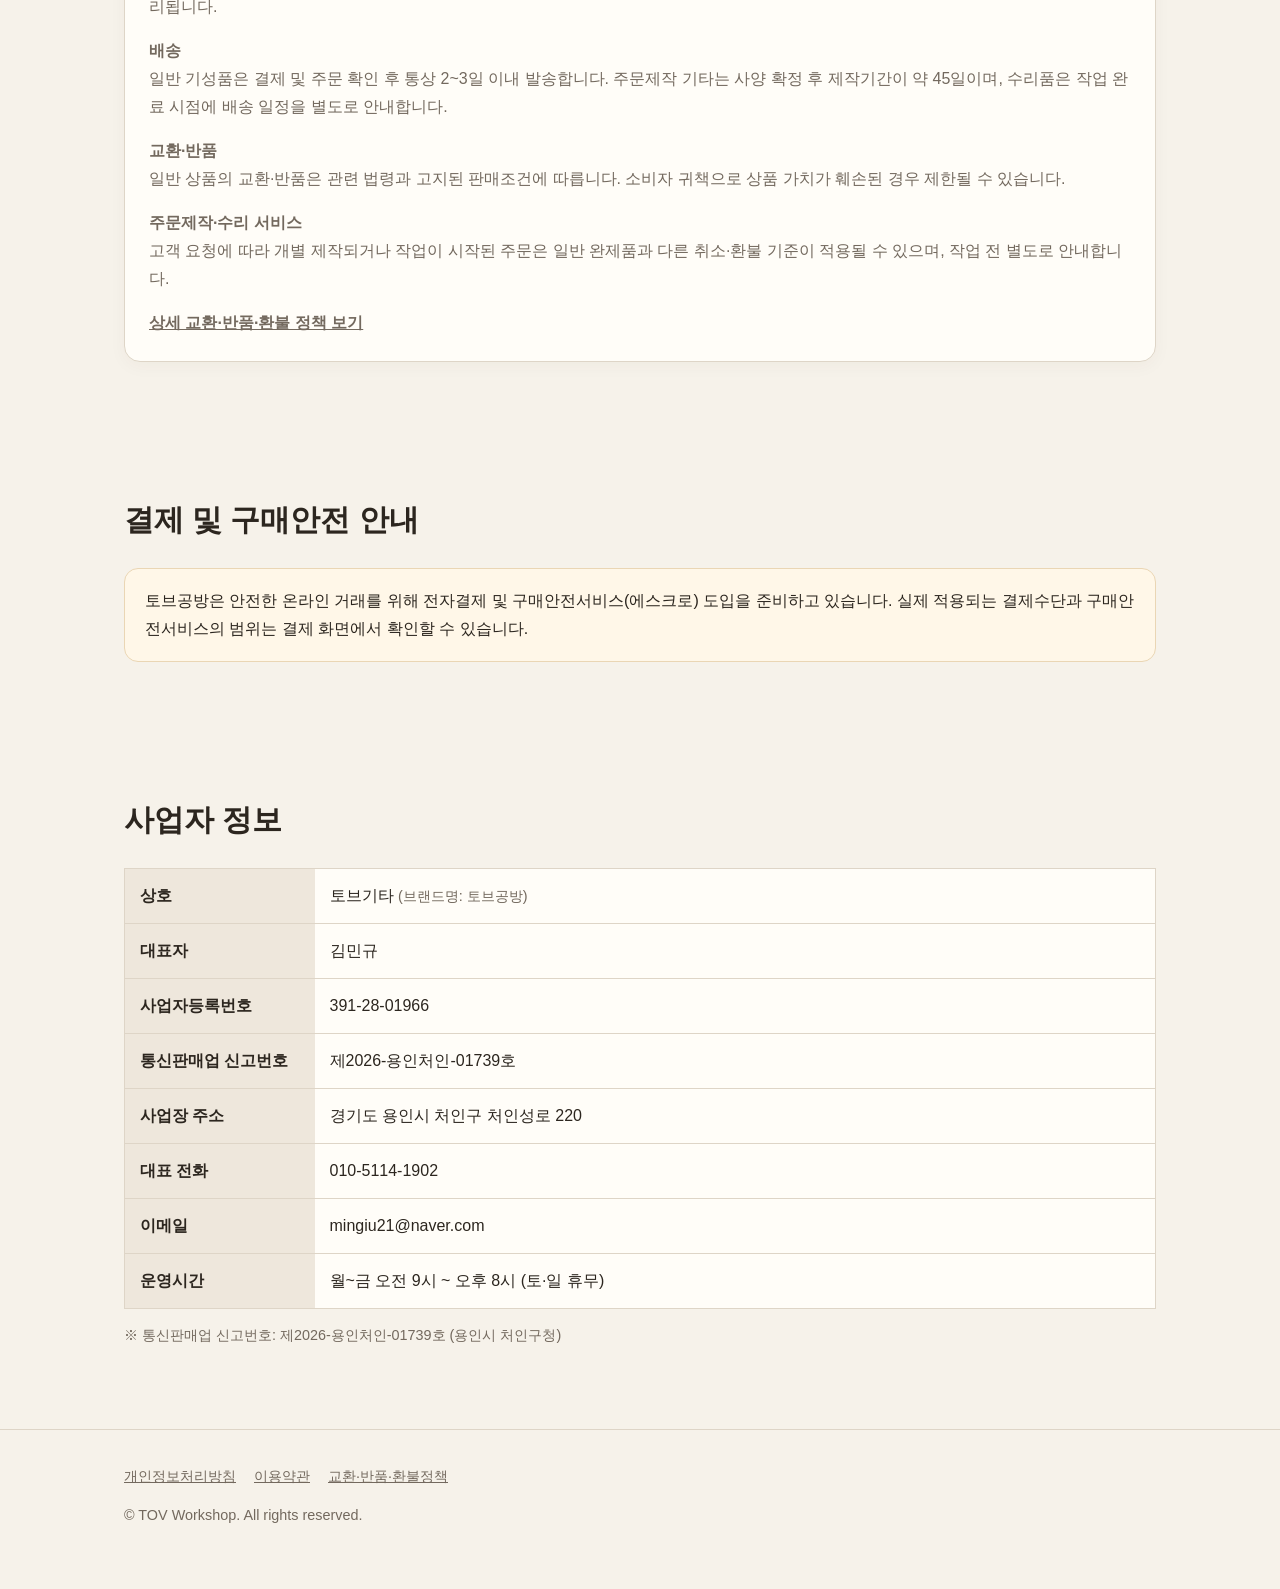
==== commit 15694c3a: "Add files via upload" ====
--- a/index.html
+++ b/index.html
@@ -31,13 +31,13 @@
       필요한 작업을 안내합니다. 온라인 판매 및 결제 서비스도 실제 상품과 서비스의
       내용, 배송·교환·환불 기준을 명확히 안내하는 것을 원칙으로 합니다.
     </p>
-    <a class="cta" href="#products">판매 중인 기타 보기</a>
+    <a class="cta" href="#service">상품·서비스 보기</a>
   </div>
 </section>
 
 <section id="about">
   <div class="wrap">
-    <h2>토브공방 소개</h2><img class="workshop-banner" src="images/workshop-banner.png" alt="토브 수제기타공방 · 수제 기타 제작, 수리, 커스텀 · 010-5114-1902" loading="lazy">
+    <h2>토브공방 소개</h2>
     <div class="card">
       <p>
         TOV Workshop(토브공방)은 통기타 제작, 수리, 점검, 세팅 및 기타 관련 상품과
@@ -59,7 +59,7 @@
       </article>
       <article class="card">
         <h3>통기타 제작·커스텀 작업</h3>
-        <p>제작 및 커스텀 작업은 사양과 작업 범위를 협의한 후 견적과 예상 일정을 안내합니다. 주문제작 기타의 제작기간은 사양 확정 후 약 45일입니다.</p>
+        <p>제작 및 커스텀 작업은 사양과 작업 범위를 협의한 후 견적과 예상 일정을 안내합니다.</p>
       </article>
       <article class="card">
         <h3>기타·관련 상품 판매</h3>
@@ -69,7 +69,6 @@
   </div>
 </section>
 
-<section id="products"><div class="wrap"><h2>현재 판매 중인 기타</h2><p>실제 판매 악기의 사진과 가격을 확인하세요. 상세페이지에서 제품 정보를 확인하고 구매 문의를 하실 수 있습니다.</p><div class="grid product-grid"><article class="card product"><a href="martin-gpcpa4.html" aria-label="Martin GPCPA4 상세보기"><img src="images/martin-gpcpa4.jpg" alt="Martin GPCPA4 실제 판매 사진" loading="lazy" width="710" height="1536"></a><div class="product-body"><p class="small">2014년 구입 · 중고 · 사용감 있음</p><h3><a href="martin-gpcpa4.html">Martin GPCPA4</a></h3><p class="price">1,250,000원</p><a class="cta" href="martin-gpcpa4.html">상품 자세히 보기</a></div></article><article class="card product"><a href="cort-cutaway-49.html" aria-label="Cort 컷어웨이 통기타 상세보기"><img src="images/cort-cutaway-49.jpg" alt="Cort 컷어웨이 통기타 실제 판매 사진" loading="lazy" width="710" height="1536"></a><div class="product-body"><p class="small">사진 표기 가격 · 세부 모델 문의</p><h3><a href="cort-cutaway-49.html">Cort 컷어웨이 통기타</a></h3><p class="price">490,000원</p><a class="cta" href="cort-cutaway-49.html">상품 자세히 보기</a></div></article><article class="card product"><a href="crafter.html" aria-label="Crafter 글로리아 TCE 상세보기"><img src="images/crafter.jpg" alt="Crafter 글로리아 TCE 실제 판매 사진" loading="lazy" width="710" height="1536"></a><div class="product-body"><p class="small">사진 표기 모델·가격</p><h3><a href="crafter.html">Crafter 글로리아 TCE</a></h3><p class="price">450,000원</p><a class="cta" href="crafter.html">상품 자세히 보기</a></div></article><article class="card product"><a href="cort-om.html" aria-label="Cort OM 바디 통기타 상세보기"><img src="images/cort-om.jpg" alt="Cort OM 바디 통기타 실제 판매 사진" loading="lazy" width="710" height="1536"></a><div class="product-body"><p class="small">사진 표기 가격</p><h3><a href="cort-om.html">Cort OM 바디 통기타</a></h3><p class="price">180,000원</p><a class="cta" href="cort-om.html">상품 자세히 보기</a></div></article><article class="card product"><a href="cort-cutaway-44.html" aria-label="Cort 컷어웨이 통기타 상세보기"><img src="images/cort-cutaway-44.jpg" alt="Cort 컷어웨이 통기타 실제 판매 사진" loading="lazy" width="710" height="1536"></a><div class="product-body"><p class="small">사진 표기 가격 · 별도 상품</p><h3><a href="cort-cutaway-44.html">Cort 컷어웨이 통기타</a></h3><p class="price">440,000원</p><a class="cta" href="cort-cutaway-44.html">상품 자세히 보기</a></div></article><article class="card product"><a href="hex-f200m.html" aria-label="HEX F200M 상세보기"><img src="images/hex-f200m.jpg" alt="HEX F200M 실제 판매 사진" loading="lazy" width="710" height="1536"></a><div class="product-body"><p class="small">사진 표기 모델·가격</p><h3><a href="hex-f200m.html">HEX F200M</a></h3><p class="price">240,000원</p><a class="cta" href="hex-f200m.html">상품 자세히 보기</a></div></article><article class="card product"><a href="tov-tele.html" aria-label="TOV Tele 스타일 일렉기타 상세보기"><img src="images/tov-tele.jpg" alt="TOV Tele 스타일 일렉기타 실제 판매 사진" loading="lazy" width="710" height="1536"></a><div class="product-body"><p class="small">사진 표기 가격</p><h3><a href="tov-tele.html">TOV Tele 스타일 일렉기타</a></h3><p class="price">1,200,000원</p><a class="cta" href="tov-tele.html">상품 자세히 보기</a></div></article><article class="card product"><a href="boong-om.html" aria-label="Boong Guitar OM 바디 상세보기"><img src="images/boong-om.jpg" alt="Boong Guitar OM 바디 실제 판매 사진" loading="lazy" width="710" height="1536"></a><div class="product-body"><p class="small">사진 표기 가격</p><h3><a href="boong-om.html">Boong Guitar OM 바디</a></h3><p class="price">150,000원</p><a class="cta" href="boong-om.html">상품 자세히 보기</a></div></article></div><p class="small">상품별 재고와 상세 상태·구성품은 주문 전 확인해 주세요. 온라인 결제는 준비 중입니다.</p></div></section>
 <section id="guide">
   <div class="wrap">
     <h2>주문·배송·교환·환불 안내</h2>
@@ -104,13 +103,13 @@
       <tr><th>상호</th><td>토브기타 <span class="small">(브랜드명: 토브공방)</span></td></tr>
       <tr><th>대표자</th><td>김민규</td></tr>
       <tr><th>사업자등록번호</th><td>391-28-01966</td></tr>
-      <tr><th>통신판매업 신고번호</th><td>신고 절차 진행 예정 / 신고 후 기재</td></tr>
+      <tr><th>통신판매업 신고번호</th><td>제2026-용인처인-01739호</td></tr>
       <tr><th>사업장 주소</th><td>경기도 용인시 처인구 처인성로 220</td></tr>
       <tr><th>대표 전화</th><td>010-5114-1902</td></tr>
       <tr><th>이메일</th><td>mingiu21@naver.com</td></tr>
       <tr><th>운영시간</th><td>월~금 오전 9시 ~ 오후 8시 (토·일 휴무)</td></tr>
     </table>
-    <p class="small">※ 통신판매업 신고번호는 신고 완료 후 실제 발급번호로 업데이트합니다.</p>
+    <p class="small">※ 통신판매업 신고번호: 제2026-용인처인-01739호 (용인시 처인구청)</p>
   </div>
 </section>
 </main>
